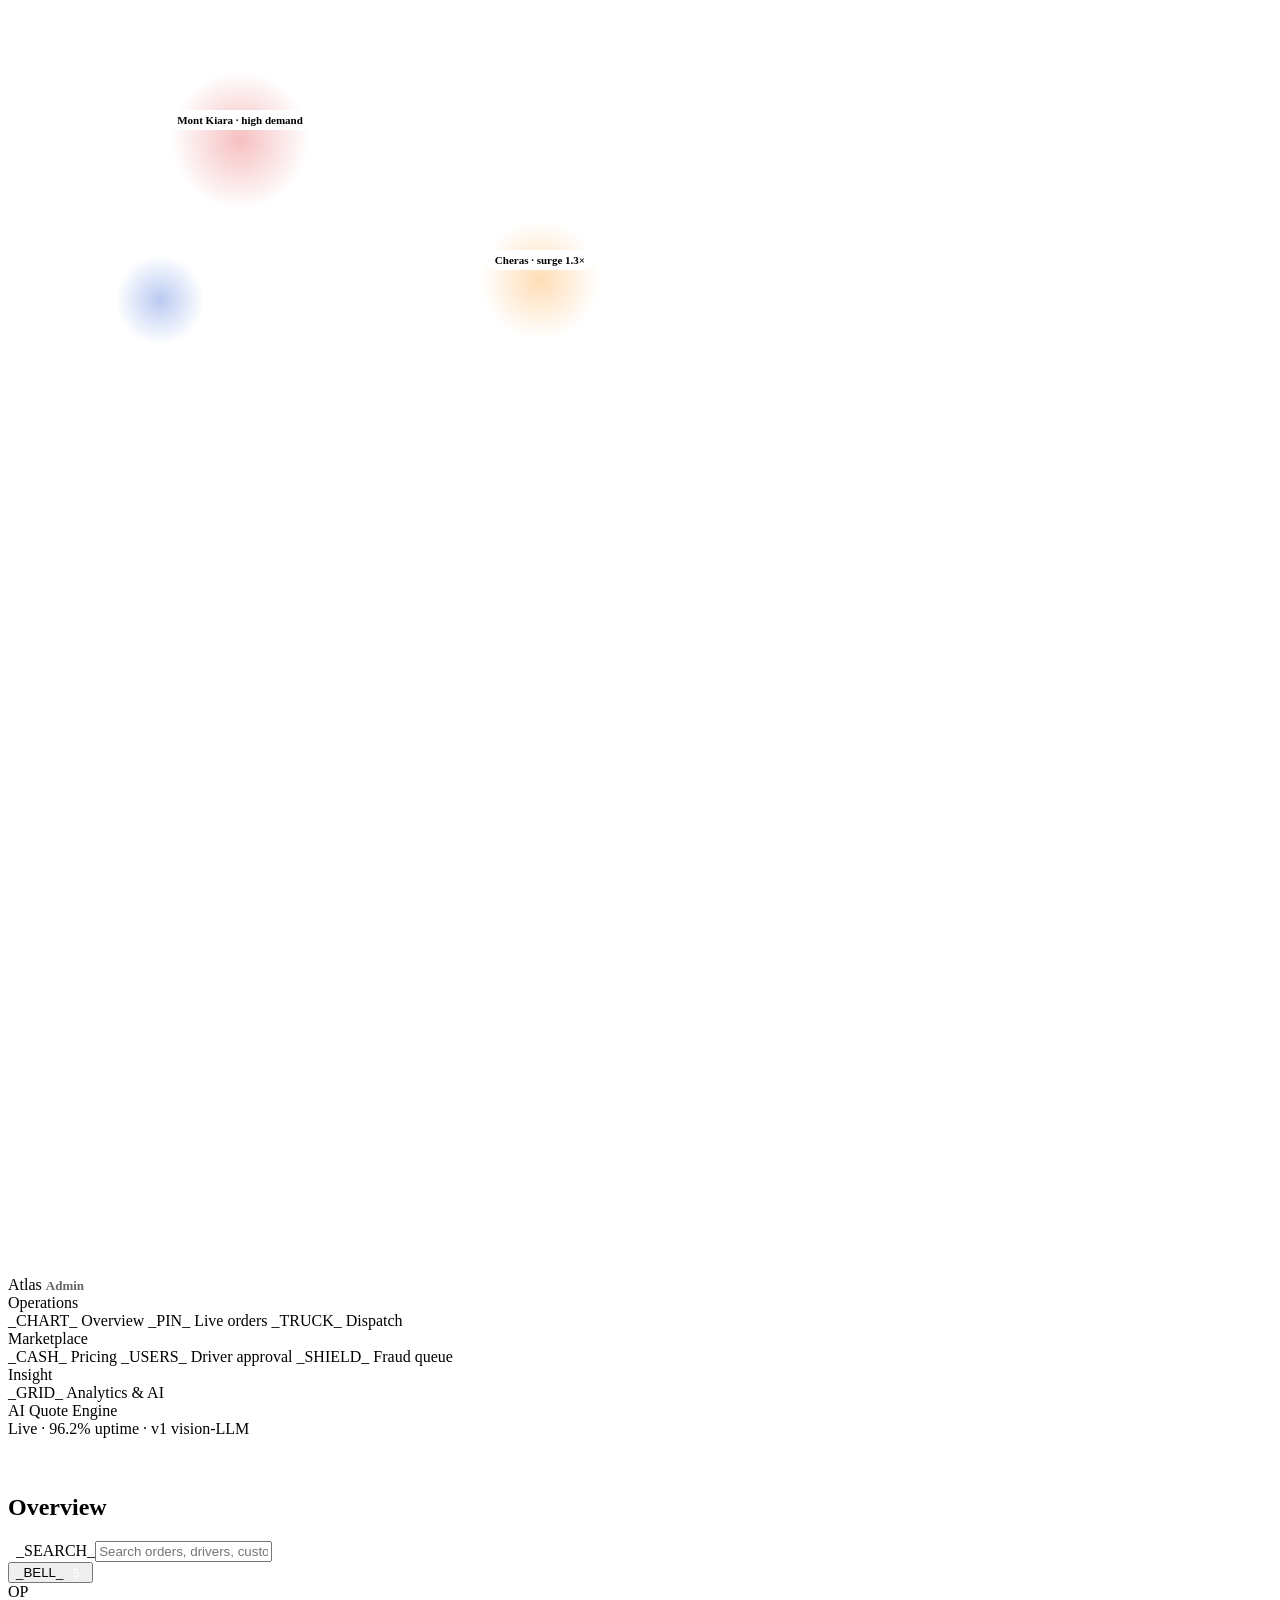
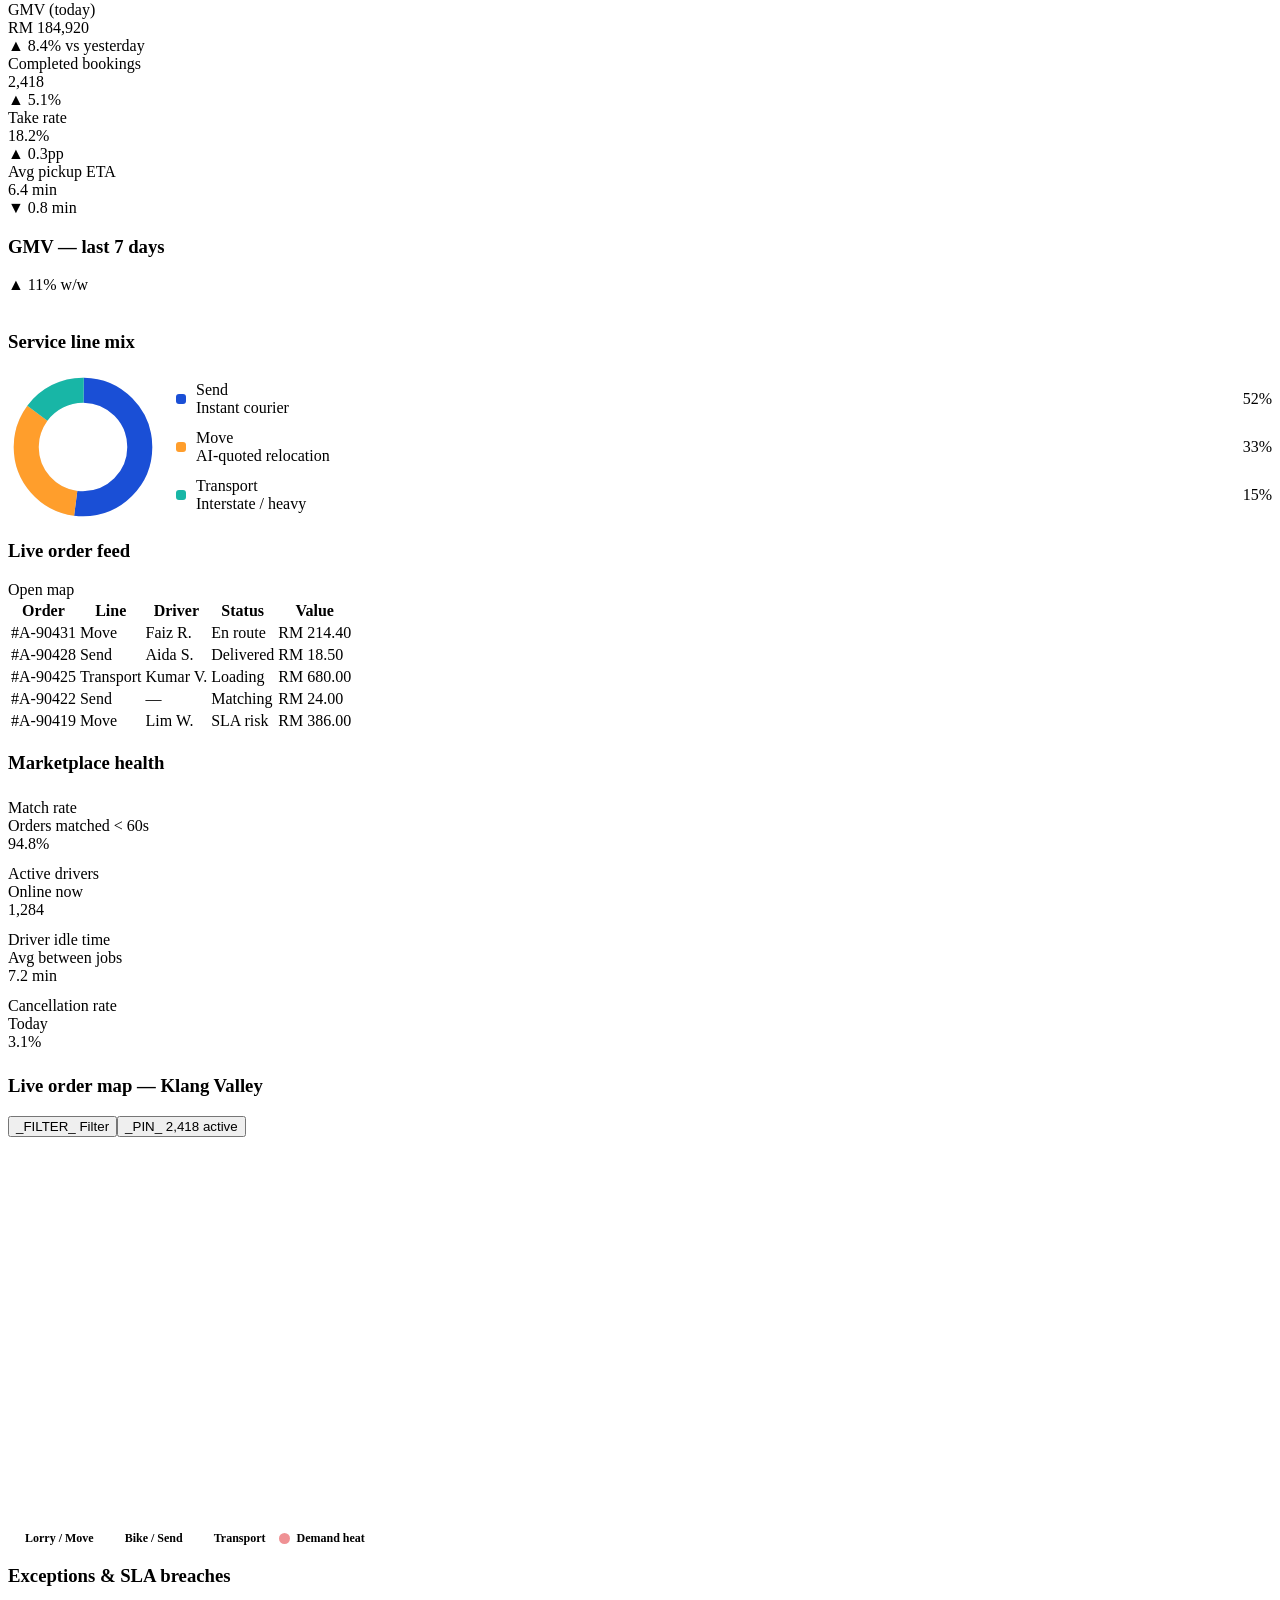
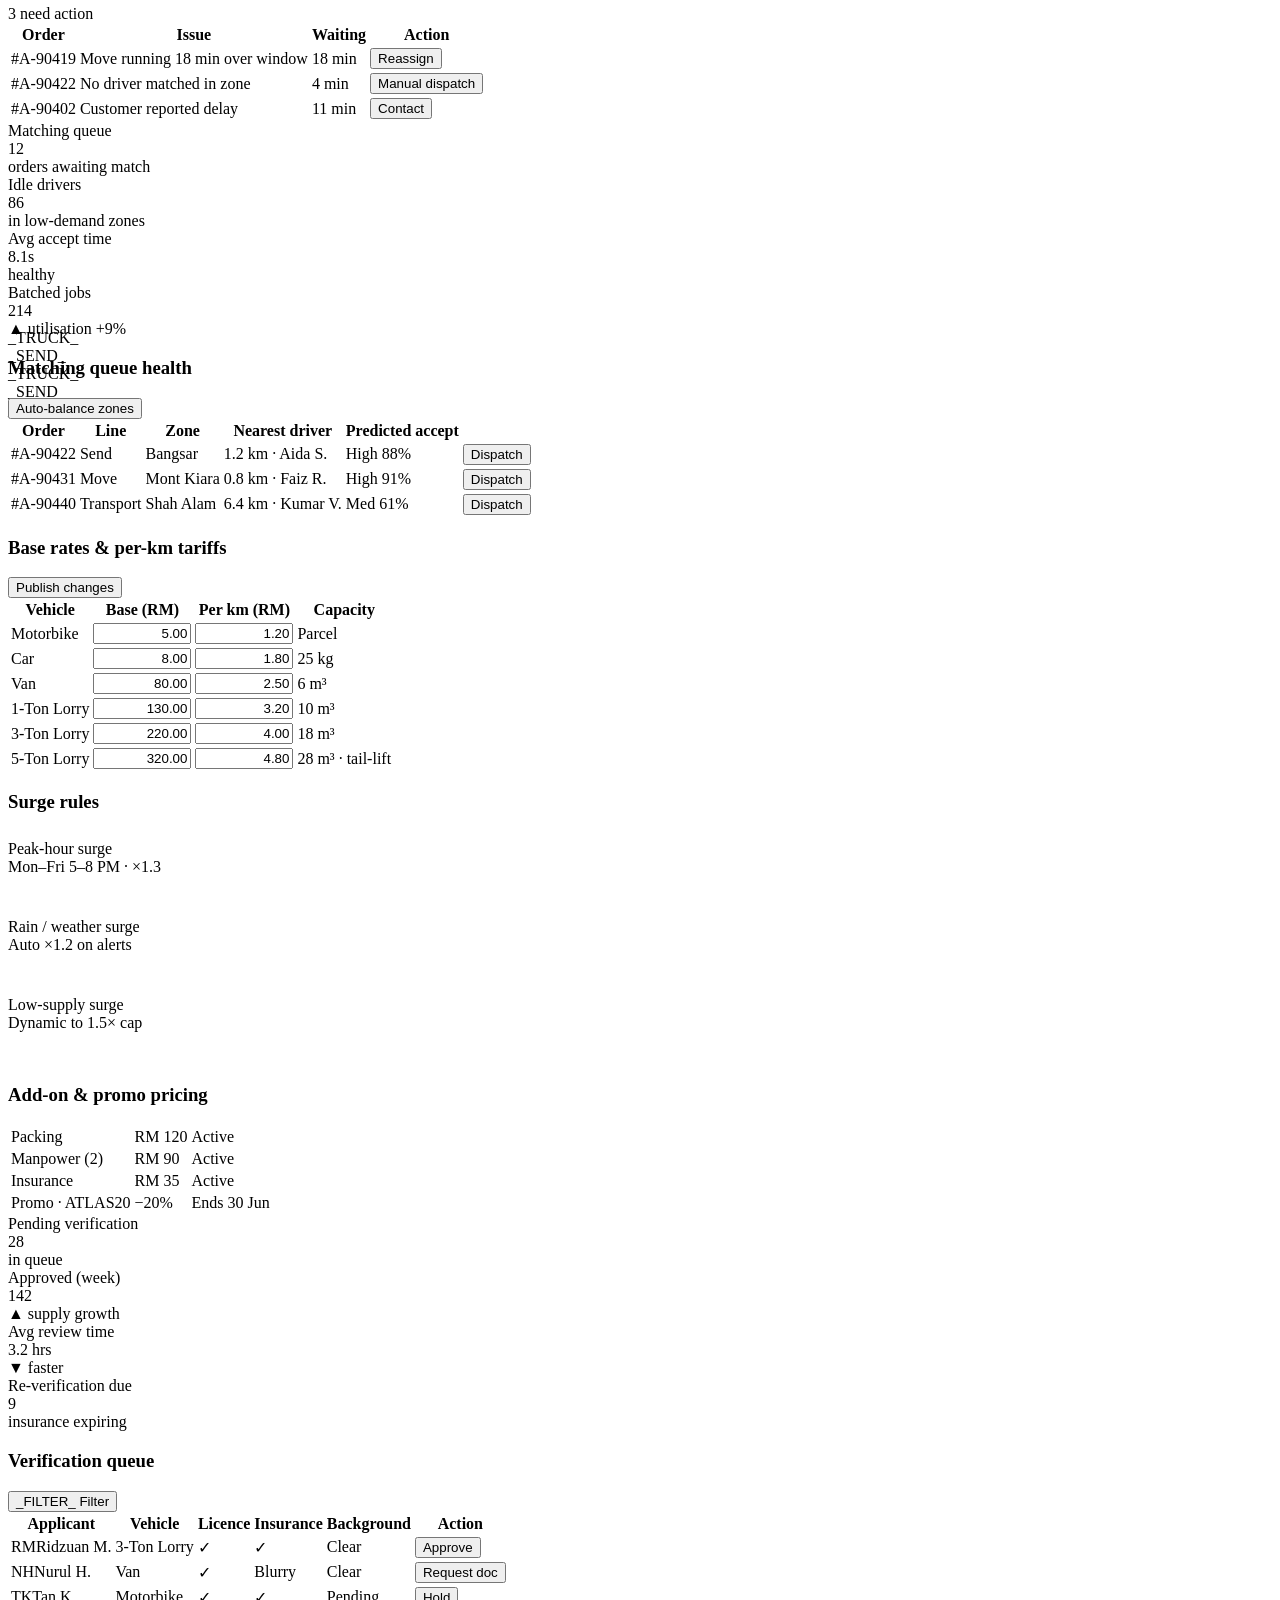
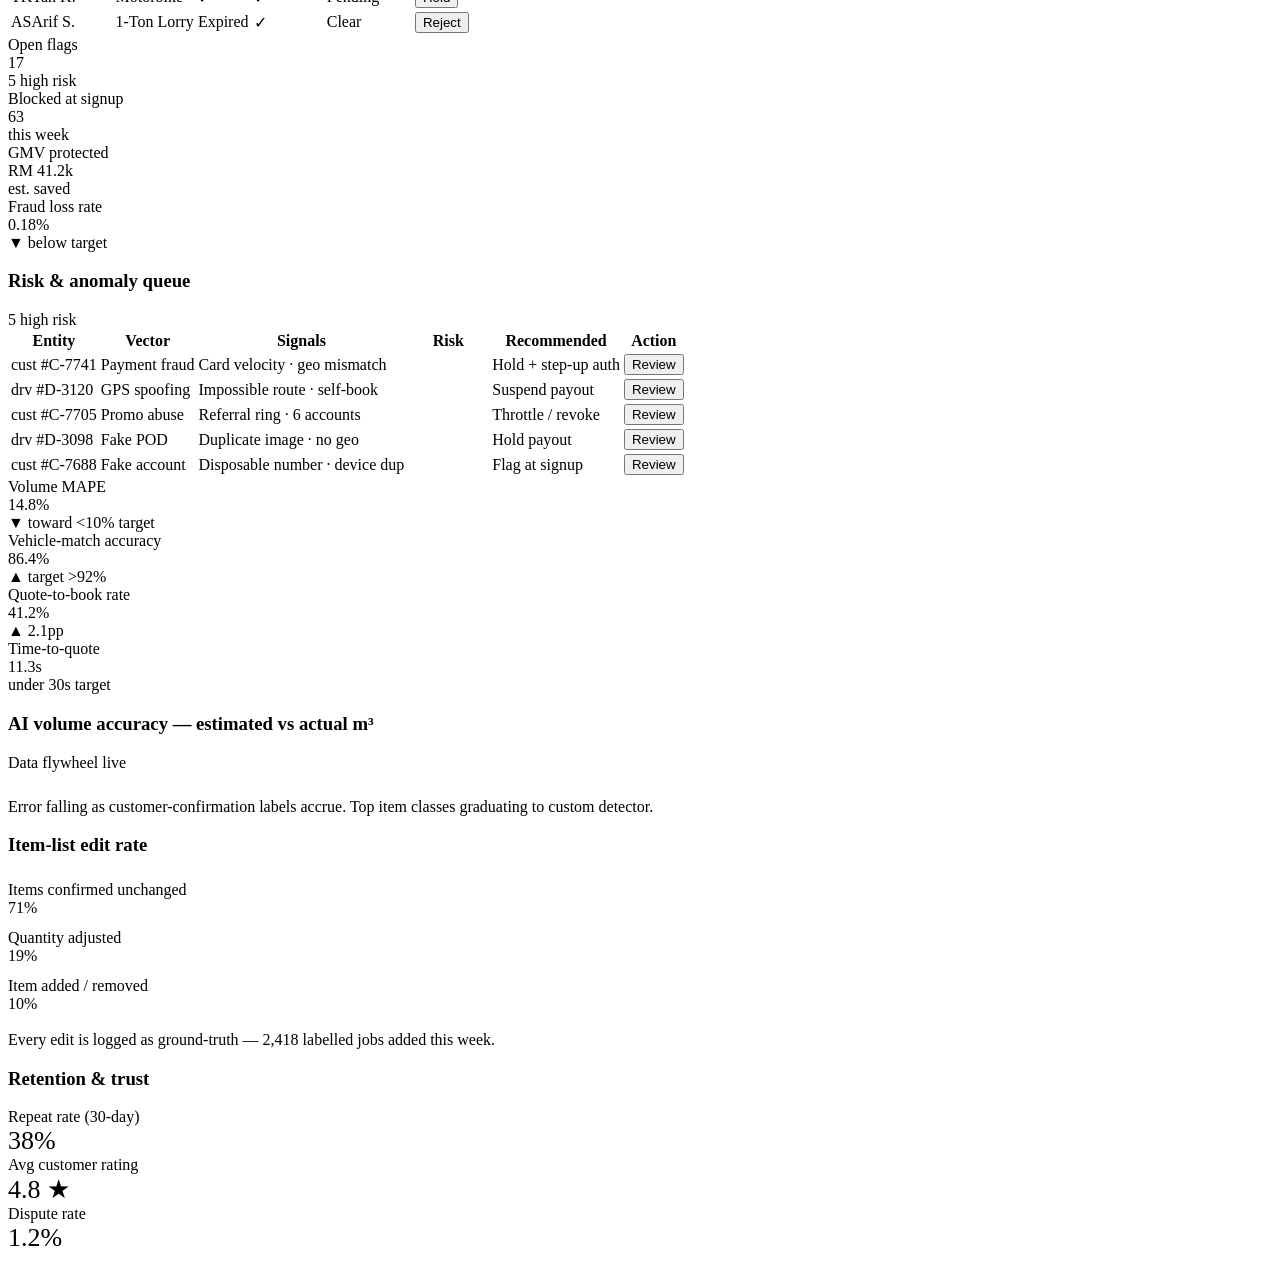
==== admin/index.html @ 639cc13c "Cache-bust CSS/JS so icon + layout fixes load" ====
<!DOCTYPE html>
<html lang="en">
<head>
<meta charset="UTF-8">
<meta name="viewport" content="width=device-width, initial-scale=1">
<title>Atlas — Admin Dashboard</title>
<link rel="preconnect" href="https://fonts.googleapis.com">
<link href="https://fonts.googleapis.com/css2?family=Inter:wght@400;500;600;700;800&display=swap" rel="stylesheet">
<link rel="stylesheet" href="../css/atlas.css?v=3">
<style>
  .opsmap{ height:380px; border-radius:14px; }
  .opsmap .label{ position:absolute; background:#fff; border:1px solid var(--line); border-radius:8px; padding:4px 8px; font-size:11px; font-weight:700; box-shadow:var(--shadow-sm); transform:translate(-50%,-150%); }
  .heat{ position:absolute; border-radius:50%; transform:translate(-50%,-50%); }
  .legend{ display:flex; gap:14px; flex-wrap:wrap; font-size:12px; font-weight:600; color:var(--ink-2); }
  .legend span{ display:inline-flex; align-items:center; gap:6px; } .legend i{ width:11px; height:11px; border-radius:50%; }
  .tariff-input{ width:90px; text-align:right; }
  .toggle-w{ width:46px; height:26px; border-radius:14px; background:var(--line); position:relative; cursor:pointer; transition:.2s; }
  .toggle-w.on{ background:var(--atlas-blue);} .toggle-w i{ position:absolute; top:3px; left:3px; width:20px; height:20px; border-radius:50%; background:#fff; transition:.2s;}
  .toggle-w.on i{ left:23px; }
  .risk-meter{ height:8px; border-radius:4px; background:var(--line); overflow:hidden; width:80px; }
  .risk-meter i{ display:block; height:100%; }
  .donut{ width:150px; height:150px; }
  .stat-mini{ display:flex; align-items:center; gap:10px; }
  .stat-mini .d{ width:10px; height:10px; border-radius:3px; }
</style>
</head>
<body>
<div class="dash">
  <!-- sidebar -->
  <aside class="side">
    <div class="atlas-logo"><span class="mark"><svg viewBox="0 0 24 24" fill="none" stroke="#fff" stroke-width="2.2" stroke-linecap="round" stroke-linejoin="round"><path d="M12 2l9 5v10l-9 5-9-5V7z"/><path d="M3 7l9 5 9-5M12 12v10"/></svg></span><span class="word">Atlas <span style="font-weight:600;font-size:13px;opacity:.6">Admin</span></span></div>
    <nav class="nav" id="nav">
      <div class="grp">Operations</div>
      <a class="active" data-p="overview" onclick="nav('overview',this)">_CHART_ Overview</a>
      <a data-p="orders" onclick="nav('orders',this)">_PIN_ Live orders</a>
      <a data-p="dispatch" onclick="nav('dispatch',this)">_TRUCK_ Dispatch</a>
      <div class="grp">Marketplace</div>
      <a data-p="pricing" onclick="nav('pricing',this)">_CASH_ Pricing</a>
      <a data-p="drivers" onclick="nav('drivers',this)">_USERS_ Driver approval</a>
      <a data-p="fraud" onclick="nav('fraud',this)">_SHIELD_ Fraud queue</a>
      <div class="grp">Insight</div>
      <a data-p="analytics" onclick="nav('analytics',this)">_GRID_ Analytics &amp; AI</a>
    </nav>
    <div class="badge-pro"><div class="t">AI Quote Engine</div><div class="s">Live · 96.2% uptime · v1 vision-LLM</div></div>
    <div style="margin-top:18px"><a href="../index.html" style="color:rgba(255,255,255,.6);font-size:13px;font-weight:600">← Back to launcher</a></div>
  </aside>

  <!-- main -->
  <main class="main">
    <div class="topbar">
      <h2 id="page-title">Overview</h2>
      <div class="field search" style="margin-left:8px"><span>_SEARCH_</span><input placeholder="Search orders, drivers, customers…"></div>
      <div class="spacer" style="flex:1"></div>
      <button class="btn-w">_BELL_ <span style="background:var(--danger);color:#fff;border-radius:8px;padding:0 6px;font-size:11px">5</span></button>
      <div class="av">OP</div>
    </div>
    <div class="content">

      <!-- ===== OVERVIEW ===== -->
      <section class="page active" id="p-overview">
        <div class="kpis">
          <div class="kpi"><div class="lab">GMV (today)</div><div class="val">RM 184,920</div><div class="delta up">▲ 8.4% vs yesterday</div></div>
          <div class="kpi"><div class="lab">Completed bookings</div><div class="val">2,418</div><div class="delta up">▲ 5.1%</div></div>
          <div class="kpi"><div class="lab">Take rate</div><div class="val">18.2%</div><div class="delta up">▲ 0.3pp</div></div>
          <div class="kpi"><div class="lab">Avg pickup ETA</div><div class="val">6.4 min</div><div class="delta down">▼ 0.8 min</div></div>
        </div>

        <div class="grid g-2" style="margin-top:16px">
          <div class="panel">
            <div class="ph"><h3>GMV — last 7 days</h3><span class="badge ok">▲ 11% w/w</span></div>
            <div class="pb"><div class="bar-chart" id="gmv-chart"></div><div style="height:18px"></div></div>
          </div>
          <div class="panel">
            <div class="ph"><h3>Service line mix</h3></div>
            <div class="pb" style="display:flex; gap:18px; align-items:center">
              <svg class="donut" viewBox="0 0 42 42">
                <circle cx="21" cy="21" r="15.9" fill="none" stroke="#E5E9F0" stroke-width="7"/>
                <circle cx="21" cy="21" r="15.9" fill="none" stroke="#1A4FD6" stroke-width="7" stroke-dasharray="52 48" stroke-dashoffset="25"/>
                <circle cx="21" cy="21" r="15.9" fill="none" stroke="#FF9E2C" stroke-width="7" stroke-dasharray="33 67" stroke-dashoffset="73"/>
                <circle cx="21" cy="21" r="15.9" fill="none" stroke="#18B6A6" stroke-width="7" stroke-dasharray="15 85" stroke-dashoffset="40"/>
              </svg>
              <div style="flex:1; display:flex; flex-direction:column; gap:12px">
                <div class="stat-mini"><span class="d" style="background:#1A4FD6"></span><div style="flex:1"><div class="b">Send</div><div class="tiny muted">Instant courier</div></div><div class="bb">52%</div></div>
                <div class="stat-mini"><span class="d" style="background:#FF9E2C"></span><div style="flex:1"><div class="b">Move</div><div class="tiny muted">AI-quoted relocation</div></div><div class="bb">33%</div></div>
                <div class="stat-mini"><span class="d" style="background:#18B6A6"></span><div style="flex:1"><div class="b">Transport</div><div class="tiny muted">Interstate / heavy</div></div><div class="bb">15%</div></div>
              </div>
            </div>
          </div>
        </div>

        <div class="grid g-2" style="margin-top:16px">
          <div class="panel">
            <div class="ph"><h3>Live order feed</h3><a class="btn-w" onclick="nav('orders',document.querySelector('[data-p=orders]'))">Open map</a></div>
            <table class="tbl">
              <thead><tr><th>Order</th><th>Line</th><th>Driver</th><th>Status</th><th>Value</th></tr></thead>
              <tbody>
                <tr><td class="b">#A-90431</td><td>Move</td><td>Faiz R.</td><td><span class="badge info">En route</span></td><td>RM 214.40</td></tr>
                <tr><td class="b">#A-90428</td><td>Send</td><td>Aida S.</td><td><span class="badge ok">Delivered</span></td><td>RM 18.50</td></tr>
                <tr><td class="b">#A-90425</td><td>Transport</td><td>Kumar V.</td><td><span class="badge info">Loading</span></td><td>RM 680.00</td></tr>
                <tr><td class="b">#A-90422</td><td>Send</td><td>—</td><td><span class="badge warn">Matching</span></td><td>RM 24.00</td></tr>
                <tr><td class="b">#A-90419</td><td>Move</td><td>Lim W.</td><td><span class="badge danger">SLA risk</span></td><td>RM 386.00</td></tr>
              </tbody>
            </table>
          </div>
          <div class="panel">
            <div class="ph"><h3>Marketplace health</h3></div>
            <div class="pb">
              <div class="between" style="padding:6px 0"><div><div class="b">Match rate</div><div class="tiny muted">Orders matched &lt; 60s</div></div><div class="bb" style="color:var(--ok)">94.8%</div></div>
              <div class="divider"></div>
              <div class="between" style="padding:6px 0"><div><div class="b">Active drivers</div><div class="tiny muted">Online now</div></div><div class="bb">1,284</div></div>
              <div class="divider"></div>
              <div class="between" style="padding:6px 0"><div><div class="b">Driver idle time</div><div class="tiny muted">Avg between jobs</div></div><div class="bb" style="color:var(--ok)">7.2 min</div></div>
              <div class="divider"></div>
              <div class="between" style="padding:6px 0"><div><div class="b">Cancellation rate</div><div class="tiny muted">Today</div></div><div class="bb">3.1%</div></div>
            </div>
          </div>
        </div>
      </section>

      <!-- ===== LIVE ORDERS ===== -->
      <section class="page" id="p-orders">
        <div class="panel">
          <div class="ph"><h3>Live order map — Klang Valley</h3>
            <div class="row"><button class="btn-w">_FILTER_ Filter</button><button class="btn-w primary">_PIN_ 2,418 active</button></div></div>
          <div class="pb">
            <div class="map opsmap" id="ops-map">
              <div class="road" style="left:0; top:130px; width:100%; height:16px"></div>
              <div class="road" style="left:0; top:270px; width:100%; height:16px"></div>
              <div class="road" style="left:220px; top:0; width:16px; height:100%"></div>
              <div class="road" style="left:520px; top:0; width:16px; height:100%"></div>
              <div class="heat" style="left:240px; top:140px; width:140px; height:140px; background:radial-gradient(rgba(229,72,77,.35),transparent 70%)"></div>
              <div class="heat" style="left:540px; top:280px; width:120px; height:120px; background:radial-gradient(rgba(255,158,44,.35),transparent 70%)"></div>
              <div class="heat" style="left:160px; top:300px; width:90px; height:90px; background:radial-gradient(rgba(26,79,214,.30),transparent 70%)"></div>
              <div class="veh" style="left:230px; top:138px">_TRUCK_</div>
              <div class="veh" style="left:300px; top:200px; background:var(--atlas-blue)">_SEND_</div>
              <div class="veh" style="left:520px; top:278px">_TRUCK_</div>
              <div class="veh" style="left:540px; top:140px; background:var(--atlas-blue)">_SEND_</div>
              <div class="veh" style="left:180px; top:320px; background:var(--atlas-teal)">_TRUCK_</div>
              <div class="label" style="left:240px; top:140px">Mont Kiara · high demand</div>
              <div class="label" style="left:540px; top:280px">Cheras · surge 1.3×</div>
            </div>
            <div class="legend" style="margin-top:14px">
              <span><i style="background:var(--atlas-navy)"></i> Lorry / Move</span>
              <span><i style="background:var(--atlas-blue)"></i> Bike / Send</span>
              <span><i style="background:var(--atlas-teal)"></i> Transport</span>
              <span><i style="background:rgba(229,72,77,.6)"></i> Demand heat</span>
            </div>
          </div>
        </div>
        <div class="panel" style="margin-top:16px">
          <div class="ph"><h3>Exceptions &amp; SLA breaches</h3><span class="badge danger">3 need action</span></div>
          <table class="tbl">
            <thead><tr><th>Order</th><th>Issue</th><th>Waiting</th><th>Action</th></tr></thead>
            <tbody>
              <tr><td class="b">#A-90419</td><td>Move running 18 min over window</td><td>18 min</td><td><button class="btn-w dark">Reassign</button></td></tr>
              <tr><td class="b">#A-90422</td><td>No driver matched in zone</td><td>4 min</td><td><button class="btn-w dark">Manual dispatch</button></td></tr>
              <tr><td class="b">#A-90402</td><td>Customer reported delay</td><td>11 min</td><td><button class="btn-w">Contact</button></td></tr>
            </tbody>
          </table>
        </div>
      </section>

      <!-- ===== DISPATCH ===== -->
      <section class="page" id="p-dispatch">
        <div class="kpis">
          <div class="kpi"><div class="lab">Matching queue</div><div class="val">12</div><div class="delta">orders awaiting match</div></div>
          <div class="kpi"><div class="lab">Idle drivers</div><div class="val">86</div><div class="delta">in low-demand zones</div></div>
          <div class="kpi"><div class="lab">Avg accept time</div><div class="val">8.1s</div><div class="delta up">healthy</div></div>
          <div class="kpi"><div class="lab">Batched jobs</div><div class="val">214</div><div class="delta up">▲ utilisation +9%</div></div>
        </div>
        <div class="panel" style="margin-top:16px">
          <div class="ph"><h3>Matching queue health</h3><button class="btn-w primary">Auto-balance zones</button></div>
          <table class="tbl">
            <thead><tr><th>Order</th><th>Line</th><th>Zone</th><th>Nearest driver</th><th>Predicted accept</th><th></th></tr></thead>
            <tbody>
              <tr><td class="b">#A-90422</td><td>Send</td><td>Bangsar</td><td>1.2 km · Aida S.</td><td><span class="badge ok">High 88%</span></td><td><button class="btn-w dark">Dispatch</button></td></tr>
              <tr><td class="b">#A-90431</td><td>Move</td><td>Mont Kiara</td><td>0.8 km · Faiz R.</td><td><span class="badge ok">High 91%</span></td><td><button class="btn-w dark">Dispatch</button></td></tr>
              <tr><td class="b">#A-90440</td><td>Transport</td><td>Shah Alam</td><td>6.4 km · Kumar V.</td><td><span class="badge warn">Med 61%</span></td><td><button class="btn-w dark">Dispatch</button></td></tr>
            </tbody>
          </table>
        </div>
      </section>

      <!-- ===== PRICING ===== -->
      <section class="page" id="p-pricing">
        <div class="grid g-2">
          <div class="panel">
            <div class="ph"><h3>Base rates &amp; per-km tariffs</h3><button class="btn-w primary" onclick="toast('Tariffs published to live')">Publish changes</button></div>
            <table class="tbl">
              <thead><tr><th>Vehicle</th><th>Base (RM)</th><th>Per km (RM)</th><th>Capacity</th></tr></thead>
              <tbody>
                <tr><td class="b">Motorbike</td><td><input class="field tariff-input" value="5.00"></td><td><input class="field tariff-input" value="1.20"></td><td>Parcel</td></tr>
                <tr><td class="b">Car</td><td><input class="field tariff-input" value="8.00"></td><td><input class="field tariff-input" value="1.80"></td><td>25 kg</td></tr>
                <tr><td class="b">Van</td><td><input class="field tariff-input" value="80.00"></td><td><input class="field tariff-input" value="2.50"></td><td>6 m³</td></tr>
                <tr><td class="b">1-Ton Lorry</td><td><input class="field tariff-input" value="130.00"></td><td><input class="field tariff-input" value="3.20"></td><td>10 m³</td></tr>
                <tr><td class="b">3-Ton Lorry</td><td><input class="field tariff-input" value="220.00"></td><td><input class="field tariff-input" value="4.00"></td><td>18 m³</td></tr>
                <tr><td class="b">5-Ton Lorry</td><td><input class="field tariff-input" value="320.00"></td><td><input class="field tariff-input" value="4.80"></td><td>28 m³ · tail-lift</td></tr>
              </tbody>
            </table>
          </div>
          <div>
            <div class="panel">
              <div class="ph"><h3>Surge rules</h3></div>
              <div class="pb">
                <div class="between" style="padding:8px 0"><div><div class="b">Peak-hour surge</div><div class="tiny muted">Mon–Fri 5–8 PM · ×1.3</div></div><div class="toggle-w on" onclick="this.classList.toggle('on')"><i></i></div></div>
                <div class="divider"></div>
                <div class="between" style="padding:8px 0"><div><div class="b">Rain / weather surge</div><div class="tiny muted">Auto ×1.2 on alerts</div></div><div class="toggle-w on" onclick="this.classList.toggle('on')"><i></i></div></div>
                <div class="divider"></div>
                <div class="between" style="padding:8px 0"><div><div class="b">Low-supply surge</div><div class="tiny muted">Dynamic to 1.5× cap</div></div><div class="toggle-w on" onclick="this.classList.toggle('on')"><i></i></div></div>
              </div>
            </div>
            <div class="panel" style="margin-top:16px">
              <div class="ph"><h3>Add-on &amp; promo pricing</h3></div>
              <table class="tbl">
                <tbody>
                  <tr><td class="b">Packing</td><td>RM 120</td><td><span class="badge ok">Active</span></td></tr>
                  <tr><td class="b">Manpower (2)</td><td>RM 90</td><td><span class="badge ok">Active</span></td></tr>
                  <tr><td class="b">Insurance</td><td>RM 35</td><td><span class="badge ok">Active</span></td></tr>
                  <tr><td class="b">Promo · ATLAS20</td><td>−20%</td><td><span class="badge warn">Ends 30 Jun</span></td></tr>
                </tbody>
              </table>
            </div>
          </div>
        </div>
      </section>

      <!-- ===== DRIVER APPROVAL ===== -->
      <section class="page" id="p-drivers">
        <div class="kpis">
          <div class="kpi"><div class="lab">Pending verification</div><div class="val">28</div><div class="delta">in queue</div></div>
          <div class="kpi"><div class="lab">Approved (week)</div><div class="val">142</div><div class="delta up">▲ supply growth</div></div>
          <div class="kpi"><div class="lab">Avg review time</div><div class="val">3.2 hrs</div><div class="delta up">▼ faster</div></div>
          <div class="kpi"><div class="lab">Re-verification due</div><div class="val">9</div><div class="delta down">insurance expiring</div></div>
        </div>
        <div class="panel" style="margin-top:16px">
          <div class="ph"><h3>Verification queue</h3><button class="btn-w">_FILTER_ Filter</button></div>
          <table class="tbl">
            <thead><tr><th>Applicant</th><th>Vehicle</th><th>Licence</th><th>Insurance</th><th>Background</th><th>Action</th></tr></thead>
            <tbody>
              <tr><td><div class="row"><span class="avatar-s">RM</span><span class="b">Ridzuan M.</span></div></td><td>3-Ton Lorry</td><td><span class="badge ok">✓</span></td><td><span class="badge ok">✓</span></td><td><span class="badge ok">Clear</span></td><td><button class="btn-w primary">Approve</button></td></tr>
              <tr><td><div class="row"><span class="avatar-s">NH</span><span class="b">Nurul H.</span></div></td><td>Van</td><td><span class="badge ok">✓</span></td><td><span class="badge warn">Blurry</span></td><td><span class="badge ok">Clear</span></td><td><button class="btn-w">Request doc</button></td></tr>
              <tr><td><div class="row"><span class="avatar-s">TK</span><span class="b">Tan K.</span></div></td><td>Motorbike</td><td><span class="badge ok">✓</span></td><td><span class="badge ok">✓</span></td><td><span class="badge warn">Pending</span></td><td><button class="btn-w">Hold</button></td></tr>
              <tr><td><div class="row"><span class="avatar-s">AS</span><span class="b">Arif S.</span></div></td><td>1-Ton Lorry</td><td><span class="badge danger">Expired</span></td><td><span class="badge ok">✓</span></td><td><span class="badge ok">Clear</span></td><td><button class="btn-w">Reject</button></td></tr>
            </tbody>
          </table>
        </div>
      </section>

      <!-- ===== FRAUD ===== -->
      <section class="page" id="p-fraud">
        <div class="kpis">
          <div class="kpi"><div class="lab">Open flags</div><div class="val">17</div><div class="delta down">5 high risk</div></div>
          <div class="kpi"><div class="lab">Blocked at signup</div><div class="val">63</div><div class="delta">this week</div></div>
          <div class="kpi"><div class="lab">GMV protected</div><div class="val">RM 41.2k</div><div class="delta up">est. saved</div></div>
          <div class="kpi"><div class="lab">Fraud loss rate</div><div class="val">0.18%</div><div class="delta up">▼ below target</div></div>
        </div>
        <div class="panel" style="margin-top:16px">
          <div class="ph"><h3>Risk &amp; anomaly queue</h3><span class="badge danger">5 high risk</span></div>
          <table class="tbl">
            <thead><tr><th>Entity</th><th>Vector</th><th>Signals</th><th>Risk</th><th>Recommended</th><th>Action</th></tr></thead>
            <tbody>
              <tr><td class="b">cust #C-7741</td><td>Payment fraud</td><td>Card velocity · geo mismatch</td><td><div class="risk-meter"><i style="width:88%;background:var(--danger)"></i></div></td><td>Hold + step-up auth</td><td><button class="btn-w dark">Review</button></td></tr>
              <tr><td class="b">drv #D-3120</td><td>GPS spoofing</td><td>Impossible route · self-book</td><td><div class="risk-meter"><i style="width:82%;background:var(--danger)"></i></div></td><td>Suspend payout</td><td><button class="btn-w dark">Review</button></td></tr>
              <tr><td class="b">cust #C-7705</td><td>Promo abuse</td><td>Referral ring · 6 accounts</td><td><div class="risk-meter"><i style="width:64%;background:var(--warn)"></i></div></td><td>Throttle / revoke</td><td><button class="btn-w">Review</button></td></tr>
              <tr><td class="b">drv #D-3098</td><td>Fake POD</td><td>Duplicate image · no geo</td><td><div class="risk-meter"><i style="width:71%;background:var(--warn)"></i></div></td><td>Hold payout</td><td><button class="btn-w">Review</button></td></tr>
              <tr><td class="b">cust #C-7688</td><td>Fake account</td><td>Disposable number · device dup</td><td><div class="risk-meter"><i style="width:55%;background:var(--warn)"></i></div></td><td>Flag at signup</td><td><button class="btn-w">Review</button></td></tr>
            </tbody>
          </table>
        </div>
      </section>

      <!-- ===== ANALYTICS & AI ===== -->
      <section class="page" id="p-analytics">
        <div class="kpis">
          <div class="kpi"><div class="lab">Volume MAPE</div><div class="val">14.8%</div><div class="delta up">▼ toward &lt;10% target</div></div>
          <div class="kpi"><div class="lab">Vehicle-match accuracy</div><div class="val">86.4%</div><div class="delta up">▲ target &gt;92%</div></div>
          <div class="kpi"><div class="lab">Quote-to-book rate</div><div class="val">41.2%</div><div class="delta up">▲ 2.1pp</div></div>
          <div class="kpi"><div class="lab">Time-to-quote</div><div class="val">11.3s</div><div class="delta up">under 30s target</div></div>
        </div>
        <div class="grid g-2" style="margin-top:16px">
          <div class="panel">
            <div class="ph"><h3>AI volume accuracy — estimated vs actual m³</h3><span class="badge info">Data flywheel live</span></div>
            <div class="pb"><div class="bar-chart" id="mape-chart"></div><div style="height:18px"></div>
              <div class="tiny muted" style="margin-top:8px">Error falling as customer-confirmation labels accrue. Top item classes graduating to custom detector.</div></div>
          </div>
          <div class="panel">
            <div class="ph"><h3>Item-list edit rate</h3></div>
            <div class="pb">
              <div class="between" style="padding:6px 0"><div class="b small">Items confirmed unchanged</div><div class="bb" style="color:var(--ok)">71%</div></div>
              <div class="progress"><i style="width:71%"></i></div>
              <div class="divider"></div>
              <div class="between" style="padding:6px 0"><div class="b small">Quantity adjusted</div><div class="bb">19%</div></div>
              <div class="progress"><i style="width:19%; background:var(--atlas-amber)"></i></div>
              <div class="divider"></div>
              <div class="between" style="padding:6px 0"><div class="b small">Item added / removed</div><div class="bb">10%</div></div>
              <div class="progress"><i style="width:10%; background:var(--atlas-violet)"></i></div>
              <div class="tiny muted" style="margin-top:12px">Every edit is logged as ground-truth — 2,418 labelled jobs added this week.</div>
            </div>
          </div>
        </div>
        <div class="panel" style="margin-top:16px">
          <div class="ph"><h3>Retention &amp; trust</h3></div>
          <div class="pb grid g-3">
            <div><div class="lab muted small">Repeat rate (30-day)</div><div class="val bb" style="font-size:26px">38%</div></div>
            <div><div class="lab muted small">Avg customer rating</div><div class="val bb" style="font-size:26px">4.8 ★</div></div>
            <div><div class="lab muted small">Dispute rate</div><div class="val bb" style="font-size:26px">1.2%</div></div>
          </div>
        </div>
      </section>

    </div>
  </main>
</div>

<script src="../js/atlas.js?v=3"></script>
<script>
  const TOKENS={ _CHART_:'chart',_PIN_:'pin',_TRUCK_:'truck',_CASH_:'cash',_USERS_:'users',_SHIELD_:'shield',_GRID_:'grid',
    _SEARCH_:'search',_BELL_:'bell',_FILTER_:'filter',_SEND_:'send' };
  let html=document.body.innerHTML;
  for(const [k,n] of Object.entries(TOKENS)){ html=html.split(k).join(icon(n)); }
  document.body.innerHTML=html;

  const TITLES={overview:'Overview',orders:'Live orders',dispatch:'Dispatch',pricing:'Pricing',drivers:'Driver approval',fraud:'Fraud queue',analytics:'Analytics & AI'};
  function nav(p,el){
    document.querySelectorAll('.page').forEach(x=>x.classList.remove('active'));
    document.getElementById('p-'+p).classList.add('active');
    document.querySelectorAll('.side .nav a').forEach(a=>a.classList.remove('active'));
    (el||document.querySelector('[data-p='+p+']')).classList.add('active');
    document.getElementById('page-title').textContent=TITLES[p];
    window.scrollTo(0,0);
  }
  // charts
  function bars(id,data,labels){
    const max=Math.max(...data);
    document.getElementById(id).innerHTML=data.map((v,i)=>`<div class="bar" style="height:${Math.round(v/max*100)}%"><span>${v}</span><small>${labels[i]}</small></div>`).join('');
  }
  bars('gmv-chart',[142,158,149,171,165,189,184],['M','T','W','T','F','S','S']);
  bars('mape-chart',[28,24,21,19,17,15],['Wk1','Wk2','Wk3','Wk4','Wk5','Now']);
</script>
</body>
</html>
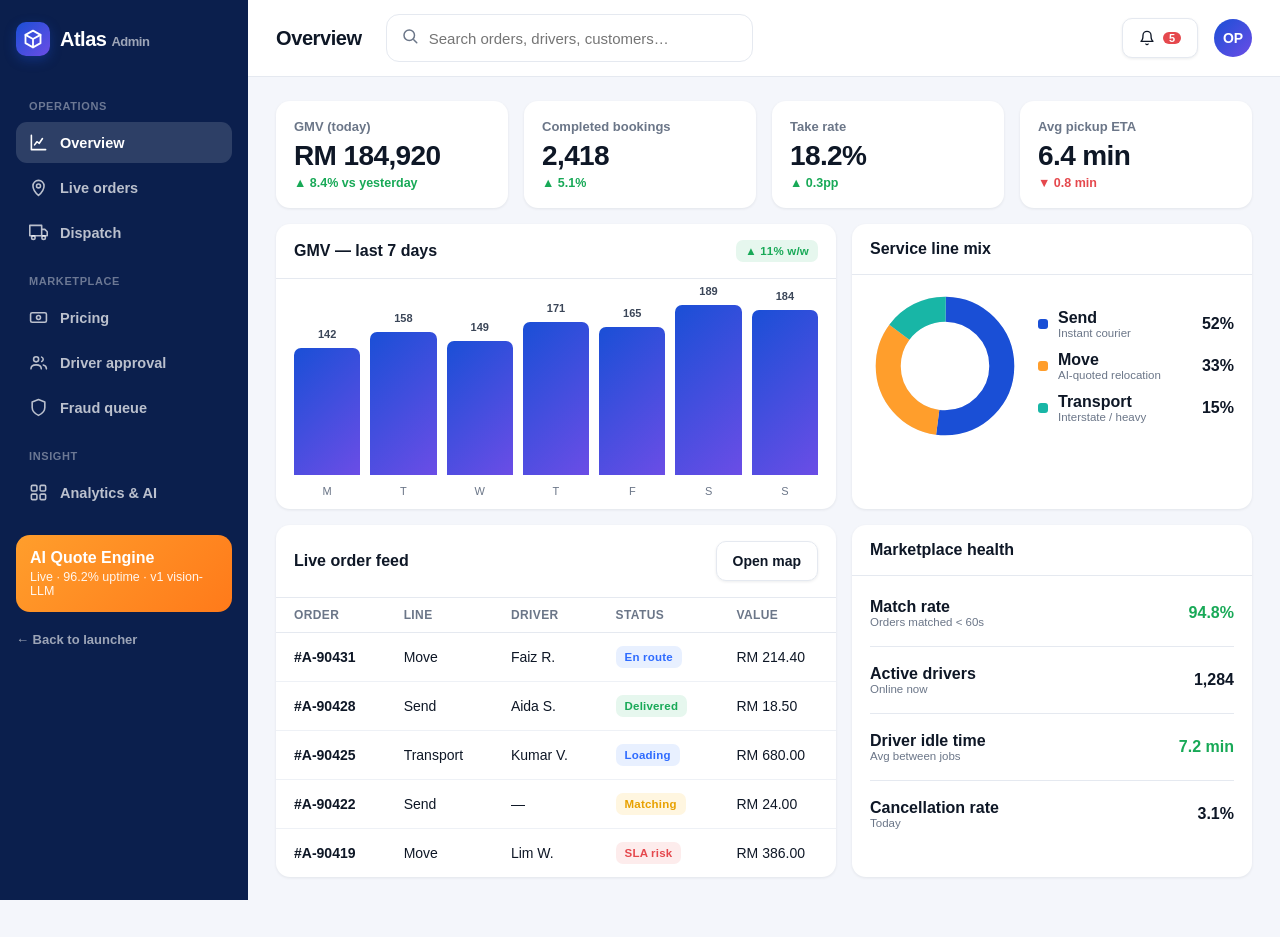
==== commit db0d689f: "Atlas prototype — Phase 1 (Customer, Driver, Admin, Business surfaces)" ====
--- a/admin/index.html
+++ b/admin/index.html
@@ -6,7 +6,7 @@
 <title>Atlas — Admin Dashboard</title>
 <link rel="preconnect" href="https://fonts.googleapis.com">
 <link href="https://fonts.googleapis.com/css2?family=Inter:wght@400;500;600;700;800&display=swap" rel="stylesheet">
-<link rel="stylesheet" href="../css/atlas.css?v=3">
+<link rel="stylesheet" href="../css/atlas.css">
 <style>
   .opsmap{ height:380px; border-radius:14px; }
   .opsmap .label{ position:absolute; background:#fff; border:1px solid var(--line); border-radius:8px; padding:4px 8px; font-size:11px; font-weight:700; box-shadow:var(--shadow-sm); transform:translate(-50%,-150%); }
@@ -312,7 +312,7 @@
   </main>
 </div>
 
-<script src="../js/atlas.js?v=3"></script>
+<script src="../js/atlas.js"></script>
 <script>
   const TOKENS={ _CHART_:'chart',_PIN_:'pin',_TRUCK_:'truck',_CASH_:'cash',_USERS_:'users',_SHIELD_:'shield',_GRID_:'grid',
     _SEARCH_:'search',_BELL_:'bell',_FILTER_:'filter',_SEND_:'send' };
--- a/css/atlas.css
+++ b/css/atlas.css
@@ -0,0 +1,317 @@
+/* =====================================================================
+   ATLAS — Shared Design System
+   On-Demand Logistics & Moving Super-App  ·  Prototype
+   ===================================================================== */
+
+:root {
+  /* Brand */
+  --atlas-navy:      #0B1F4D;
+  --atlas-navy-2:    #12306E;
+  --atlas-blue:      #1A4FD6;
+  --atlas-blue-2:    #2E6BFF;
+  --atlas-violet:    #6B4DE6;
+  --atlas-amber:     #FF9E2C;
+  --atlas-amber-2:   #FF7A1A;
+  --atlas-teal:      #18B6A6;
+
+  --grad-brand: linear-gradient(135deg, #1A4FD6 0%, #6B4DE6 100%);
+  --grad-navy:  linear-gradient(160deg, #0B1F4D 0%, #12306E 100%);
+  --grad-cta:   linear-gradient(135deg, #FF9E2C 0%, #FF7A1A 100%);
+
+  /* Semantic */
+  --ok:      #18A957;
+  --ok-bg:   #E6F7EE;
+  --warn:    #E8A100;
+  --warn-bg: #FFF6E0;
+  --danger:  #E5484D;
+  --danger-bg:#FDECEC;
+  --info:    #2E6BFF;
+
+  /* Neutral */
+  --ink:     #0E1726;
+  --ink-2:   #3B4658;
+  --ink-3:   #6B7688;
+  --line:    #E5E9F0;
+  --line-2:  #EEF1F6;
+  --bg:      #F4F6FB;
+  --surface: #FFFFFF;
+  --surface-2:#F8FAFD;
+
+  /* Radii / shadow */
+  --r-sm: 8px;
+  --r:    14px;
+  --r-lg: 20px;
+  --r-xl: 28px;
+  --shadow-sm: 0 1px 3px rgba(14,23,38,.08);
+  --shadow:    0 6px 20px rgba(14,23,38,.10);
+  --shadow-lg: 0 18px 50px rgba(14,23,38,.18);
+
+  --font: "Inter", -apple-system, BlinkMacSystemFont, "Segoe UI", Roboto, Helvetica, Arial, sans-serif;
+}
+
+* { box-sizing: border-box; margin: 0; padding: 0; -webkit-tap-highlight-color: transparent; }
+html, body { height: 100%; }
+body {
+  font-family: var(--font);
+  color: var(--ink);
+  background: var(--bg);
+  -webkit-font-smoothing: antialiased;
+  text-rendering: optimizeLegibility;
+}
+img { max-width: 100%; display: block; }
+button { font-family: inherit; cursor: pointer; border: none; background: none; color: inherit; }
+a { color: inherit; text-decoration: none; }
+input, select, textarea { font-family: inherit; font-size: 15px; }
+
+/* ---------- Brand mark ---------- */
+.atlas-logo { display: inline-flex; align-items: center; gap: 10px; font-weight: 800; letter-spacing: -.5px; }
+.atlas-logo .mark {
+  width: 34px; height: 34px; border-radius: 10px; background: var(--grad-brand);
+  display: grid; place-items: center; box-shadow: 0 4px 12px rgba(26,79,214,.35);
+}
+.atlas-logo .mark svg { width: 20px; height: 20px; }
+.atlas-logo .word { font-size: 20px; }
+.atlas-logo .word b { color: #fff; }
+
+/* ---------- Phone frame (mobile surfaces) ---------- */
+.device-stage {
+  min-height: 100vh; display: grid; place-items: center; padding: 24px 16px;
+  background:
+    radial-gradient(1200px 500px at 50% -10%, rgba(46,107,255,.18), transparent 60%),
+    var(--grad-navy);
+}
+.phone {
+  width: 390px; max-width: 100%; height: 844px; max-height: calc(100vh - 48px);
+  background: #000; border-radius: 46px; padding: 12px;
+  box-shadow: var(--shadow-lg), 0 0 0 2px rgba(255,255,255,.06) inset;
+  position: relative;
+}
+.phone .screen {
+  position: relative; width: 100%; height: 100%; background: var(--bg);
+  border-radius: 36px; overflow: hidden; display: flex; flex-direction: column;
+}
+.phone .notch {
+  position: absolute; top: 12px; left: 50%; transform: translateX(-50%);
+  width: 132px; height: 30px; background: #000; border-radius: 0 0 18px 18px; z-index: 60;
+}
+.statusbar {
+  height: 44px; flex: 0 0 44px; display: flex; align-items: center; justify-content: space-between;
+  padding: 0 22px; font-size: 13px; font-weight: 700; color: var(--ink); z-index: 50;
+}
+.statusbar.on-dark { color: #fff; }
+.statusbar .sb-right { display: flex; gap: 6px; align-items: center; }
+.statusbar .sb-right svg { width: 16px; height: 16px; }
+
+/* App viewport that holds screens */
+.app { position: relative; flex: 1; overflow: hidden; }
+.view { position: absolute; inset: 0; display: flex; flex-direction: column;
+  overflow-y: auto; -webkit-overflow-scrolling: touch; opacity: 0; pointer-events: none;
+  transform: translateX(16px); transition: opacity .28s ease, transform .28s ease; background: var(--bg); }
+.view.active { opacity: 1; pointer-events: auto; transform: none; z-index: 2; }
+.view::-webkit-scrollbar { width: 0; }
+
+/* ---------- App header ---------- */
+.appbar { display: flex; align-items: center; gap: 12px; padding: 8px 18px 10px; }
+.appbar .back { width: 38px; height: 38px; border-radius: 12px; background: var(--surface);
+  display: grid; place-items: center; box-shadow: var(--shadow-sm); }
+.appbar .back svg { width: 18px; height: 18px; }
+.appbar h1 { font-size: 18px; font-weight: 800; letter-spacing: -.3px; }
+.appbar .spacer { flex: 1; }
+
+/* ---------- Buttons ---------- */
+.btn { display: inline-flex; align-items: center; justify-content: center; gap: 8px;
+  height: 52px; padding: 0 20px; border-radius: 14px; font-weight: 700; font-size: 16px;
+  background: var(--surface); color: var(--ink); box-shadow: var(--shadow-sm); transition: transform .08s ease, filter .15s; }
+.btn:active { transform: scale(.98); }
+.btn-primary { background: var(--grad-brand); color: #fff; box-shadow: 0 8px 20px rgba(26,79,214,.32); }
+.btn-cta { background: var(--grad-cta); color: #fff; box-shadow: 0 8px 20px rgba(255,122,26,.32); }
+.btn-dark { background: var(--atlas-navy); color: #fff; }
+.btn-ghost { background: transparent; box-shadow: none; color: var(--atlas-blue); }
+.btn-block { width: 100%; }
+.btn-lg { height: 56px; font-size: 17px; }
+.btn-sm { height: 40px; font-size: 14px; padding: 0 14px; border-radius: 11px; }
+.btn[disabled] { opacity: .45; pointer-events: none; }
+
+/* Sticky bottom action bar */
+.action-bar { margin-top: auto; position: sticky; bottom: 0; padding: 14px 18px calc(14px + env(safe-area-inset-bottom));
+  background: linear-gradient(180deg, rgba(244,246,251,0), var(--bg) 28%); }
+
+/* ---------- Cards & lists ---------- */
+.card { background: var(--surface); border-radius: var(--r); box-shadow: var(--shadow-sm); }
+.card-pad { padding: 16px; }
+.section { padding: 4px 18px 18px; }
+.section-title { font-size: 13px; font-weight: 800; text-transform: uppercase; letter-spacing: .6px;
+  color: var(--ink-3); margin: 14px 2px 10px; }
+
+.list-row { display: flex; align-items: center; gap: 12px; padding: 14px 16px; background: var(--surface);
+  border-bottom: 1px solid var(--line-2); }
+.list-row:last-child { border-bottom: none; }
+.list-row .ic { width: 42px; height: 42px; border-radius: 12px; display: grid; place-items: center; flex: 0 0 42px; }
+.list-row .grow { flex: 1; min-width: 0; }
+.list-row .grow .t { font-weight: 700; font-size: 15px; }
+.list-row .grow .s { font-size: 13px; color: var(--ink-3); margin-top: 2px; }
+.chev { width: 18px; height: 18px; color: var(--ink-3); flex: 0 0 18px; }
+
+/* Pills / chips / badges */
+.pill { display: inline-flex; align-items: center; gap: 6px; height: 30px; padding: 0 12px;
+  border-radius: 999px; font-size: 13px; font-weight: 700; background: var(--surface-2); color: var(--ink-2); border: 1px solid var(--line); }
+.pill.active { background: var(--atlas-blue); color: #fff; border-color: transparent; }
+.badge { display: inline-flex; align-items: center; gap: 5px; height: 22px; padding: 0 9px; border-radius: 7px;
+  font-size: 11.5px; font-weight: 800; letter-spacing: .2px; }
+.badge.ok { background: var(--ok-bg); color: var(--ok); }
+.badge.warn { background: var(--warn-bg); color: var(--warn); }
+.badge.danger { background: var(--danger-bg); color: var(--danger); }
+.badge.info { background: #E8F0FF; color: var(--info); }
+.badge.violet{ background:#EFEAFE; color: var(--atlas-violet); }
+
+/* Inputs */
+.field { background: var(--surface); border: 1.5px solid var(--line); border-radius: 13px; padding: 12px 14px;
+  display: flex; align-items: center; gap: 10px; }
+.field:focus-within { border-color: var(--atlas-blue); }
+.field svg { width: 18px; height: 18px; color: var(--ink-3); flex: 0 0 18px; }
+.field input, .field select, .field textarea { border: none; outline: none; width: 100%; background: transparent; color: var(--ink); }
+.field .lbl { font-size: 11px; color: var(--ink-3); font-weight: 700; text-transform: uppercase; letter-spacing: .4px; }
+.field-col { flex-direction: column; align-items: stretch; gap: 4px; }
+
+/* Bottom nav (mobile) */
+.tabbar { flex: 0 0 auto; display: flex; background: var(--surface); border-top: 1px solid var(--line);
+  padding: 8px 8px calc(8px + env(safe-area-inset-bottom)); }
+.tabbar button { flex: 1; display: flex; flex-direction: column; align-items: center; gap: 4px;
+  font-size: 11px; font-weight: 700; color: var(--ink-3); padding: 4px 0; }
+.tabbar button svg { width: 23px; height: 23px; }
+.tabbar button.active { color: var(--atlas-blue); }
+
+/* Map sim */
+.map { position: relative; background:
+    linear-gradient(0deg, rgba(11,31,77,.04), rgba(11,31,77,.04)),
+    repeating-linear-gradient(0deg, #E9EEF7 0 1px, transparent 1px 26px),
+    repeating-linear-gradient(90deg, #E9EEF7 0 1px, transparent 1px 26px),
+    #F1F5FC; overflow: hidden; }
+.map .road { position: absolute; background: #fff; box-shadow: 0 0 0 1px #E2E8F2; }
+.map .route { position: absolute; height: 5px; border-radius: 3px; background: var(--atlas-blue); }
+.map .pin { position: absolute; transform: translate(-50%,-100%); }
+.map .pin .dot { width: 16px; height: 16px; border-radius: 50%; border: 3px solid #fff; box-shadow: var(--shadow); }
+.map .veh { position: absolute; width: 34px; height: 34px; border-radius: 50%; background: var(--atlas-navy);
+  display: grid; place-items: center; transform: translate(-50%,-50%); box-shadow: var(--shadow); border: 2px solid #fff; }
+.map .veh svg { width: 18px; height: 18px; color: #fff; }
+
+/* Misc helpers */
+.row { display: flex; align-items: center; gap: 10px; }
+.between { display: flex; align-items: center; justify-content: space-between; gap: 10px; }
+.wrap { flex-wrap: wrap; }
+.muted { color: var(--ink-3); }
+.small { font-size: 13px; }
+.tiny { font-size: 11.5px; }
+.b { font-weight: 700; }
+.bb { font-weight: 800; }
+.center { text-align: center; }
+.price { font-weight: 800; letter-spacing: -.5px; }
+.divider { height: 1px; background: var(--line); margin: 12px 0; }
+.spacer-12 { height: 12px; } .spacer-20 { height: 20px; } .spacer-40 { height: 40px; }
+.scroll-pad { padding-bottom: 24px; }
+.grad-text { background: var(--grad-brand); -webkit-background-clip: text; background-clip: text; color: transparent; }
+
+/* Toast */
+.toast { position: absolute; left: 50%; bottom: 96px; transform: translateX(-50%) translateY(20px);
+  background: var(--ink); color: #fff; padding: 12px 18px; border-radius: 12px; font-size: 14px; font-weight: 600;
+  box-shadow: var(--shadow-lg); opacity: 0; transition: .25s; z-index: 200; max-width: 86%; text-align: center; }
+.toast.show { opacity: 1; transform: translateX(-50%) translateY(0); }
+
+/* Sheet (bottom modal) */
+.sheet-scrim { position: absolute; inset: 0; background: rgba(8,15,30,.45); opacity: 0; pointer-events: none;
+  transition: .25s; z-index: 100; }
+.sheet-scrim.show { opacity: 1; pointer-events: auto; }
+.sheet { position: absolute; left: 0; right: 0; bottom: 0; background: var(--surface);
+  border-radius: 24px 24px 0 0; padding: 8px 18px calc(20px + env(safe-area-inset-bottom));
+  transform: translateY(100%); transition: transform .3s cubic-bezier(.2,.8,.2,1); z-index: 101; max-height: 86%; overflow-y: auto; }
+.sheet.show { transform: none; }
+.sheet .grabber { width: 40px; height: 5px; border-radius: 3px; background: var(--line); margin: 6px auto 14px; }
+
+/* Spinner / scan */
+@keyframes spin { to { transform: rotate(360deg); } }
+.spinner { width: 22px; height: 22px; border: 3px solid rgba(255,255,255,.4); border-top-color: #fff;
+  border-radius: 50%; animation: spin .8s linear infinite; }
+@keyframes scanline { 0%{ top: 4%; } 50%{ top: 92%; } 100%{ top: 4%; } }
+@keyframes pulse { 0%,100%{ opacity: 1; } 50%{ opacity: .4; } }
+.pulse { animation: pulse 1.4s ease-in-out infinite; }
+@keyframes pop { 0%{ transform: scale(.6); opacity: 0; } 100%{ transform: scale(1); opacity: 1; } }
+.pop { animation: pop .35s cubic-bezier(.2,1.4,.4,1) both; }
+
+/* progress */
+.progress { height: 6px; border-radius: 4px; background: var(--line); overflow: hidden; }
+.progress > i { display: block; height: 100%; background: var(--grad-brand); border-radius: 4px; transition: width .5s ease; }
+
+/* steps */
+.steps { display: flex; gap: 6px; padding: 0 18px 6px; }
+.steps i { flex: 1; height: 4px; border-radius: 2px; background: var(--line); }
+.steps i.on { background: var(--atlas-blue); }
+
+/* ===================================================================
+   WEB DASHBOARD (Admin + Business) shared layout
+   =================================================================== */
+.dash { display: grid; grid-template-columns: 248px 1fr; min-height: 100vh; }
+.side { background: var(--atlas-navy); color: #fff; padding: 22px 16px; position: sticky; top: 0; height: 100vh; overflow-y: auto; }
+.side .atlas-logo .word { color: #fff; }
+.side .nav { margin-top: 26px; display: flex; flex-direction: column; gap: 4px; }
+.side .nav a { display: flex; align-items: center; gap: 12px; padding: 11px 13px; border-radius: 11px;
+  color: rgba(255,255,255,.72); font-weight: 600; font-size: 14.5px; }
+.side .nav a svg { width: 19px; height: 19px; }
+.side .nav a:hover { background: rgba(255,255,255,.07); color: #fff; }
+.side .nav a.active { background: rgba(255,255,255,.14); color: #fff; }
+.side .nav .grp { font-size: 11px; text-transform: uppercase; letter-spacing: .6px; color: rgba(255,255,255,.4);
+  margin: 18px 13px 6px; font-weight: 800; }
+.side .badge-pro { margin-top: 22px; background: var(--grad-cta); border-radius: 14px; padding: 14px; }
+.side .badge-pro .t { font-weight: 800; } .side .badge-pro .s { font-size: 12.5px; opacity: .92; margin-top: 3px; }
+
+.main { background: var(--bg); min-height: 100vh; }
+.topbar { background: var(--surface); border-bottom: 1px solid var(--line); padding: 14px 28px;
+  display: flex; align-items: center; gap: 16px; position: sticky; top: 0; z-index: 30; }
+.topbar h2 { font-size: 20px; font-weight: 800; letter-spacing: -.4px; }
+.topbar .search { flex: 1; max-width: 380px; }
+.topbar .av { width: 38px; height: 38px; border-radius: 50%; background: var(--grad-brand); color: #fff;
+  display: grid; place-items: center; font-weight: 800; font-size: 14px; }
+.content { padding: 24px 28px 60px; }
+.page { display: none; } .page.active { display: block; animation: fade .3s ease; }
+@keyframes fade { from { opacity: 0; transform: translateY(6px); } to { opacity: 1; } }
+
+.kpis { display: grid; grid-template-columns: repeat(4, 1fr); gap: 16px; }
+.kpi { background: var(--surface); border-radius: var(--r); padding: 18px; box-shadow: var(--shadow-sm); }
+.kpi .lab { font-size: 13px; color: var(--ink-3); font-weight: 700; }
+.kpi .val { font-size: 28px; font-weight: 800; letter-spacing: -.6px; margin: 6px 0 4px; }
+.kpi .delta { font-size: 12.5px; font-weight: 700; }
+.kpi .delta.up { color: var(--ok); } .kpi .delta.down { color: var(--danger); }
+
+.grid { display: grid; gap: 16px; }
+.g-2 { grid-template-columns: 1.4fr 1fr; } .g-3 { grid-template-columns: repeat(3,1fr); }
+.panel { background: var(--surface); border-radius: var(--r); box-shadow: var(--shadow-sm); overflow: hidden; }
+.panel .ph { padding: 16px 18px; border-bottom: 1px solid var(--line); display: flex; align-items: center; justify-content: space-between; }
+.panel .ph h3 { font-size: 16px; font-weight: 800; }
+.panel .pb { padding: 16px 18px; }
+
+table.tbl { width: 100%; border-collapse: collapse; }
+table.tbl th { text-align: left; font-size: 12px; text-transform: uppercase; letter-spacing: .4px; color: var(--ink-3);
+  padding: 10px 18px; border-bottom: 1px solid var(--line); font-weight: 800; }
+table.tbl td { padding: 13px 18px; border-bottom: 1px solid var(--line-2); font-size: 14px; }
+table.tbl tr:last-child td { border-bottom: none; }
+table.tbl tr:hover td { background: var(--surface-2); }
+
+.bar-chart { display: flex; align-items: flex-end; gap: 10px; height: 180px; padding-top: 10px; }
+.bar-chart .bar { flex: 1; background: var(--grad-brand); border-radius: 7px 7px 0 0; position: relative; min-height: 4px; transition: height .6s ease; }
+.bar-chart .bar span { position: absolute; top: -20px; left: 0; right: 0; text-align: center; font-size: 11px; font-weight: 800; color: var(--ink-2); }
+.bar-chart .bar small { position: absolute; bottom: -22px; left: 0; right: 0; text-align: center; font-size: 11px; color: var(--ink-3); }
+
+.btn-w { display: inline-flex; align-items: center; gap: 8px; height: 40px; padding: 0 16px; border-radius: 10px;
+  font-weight: 700; font-size: 14px; background: var(--surface); border: 1px solid var(--line); box-shadow: var(--shadow-sm); }
+.btn-w.primary { background: var(--atlas-blue); color: #fff; border-color: transparent; }
+.btn-w.dark { background: var(--atlas-navy); color: #fff; border-color: transparent; }
+.btn-w svg { width: 16px; height: 16px; }
+
+.avatar-s { width: 30px; height: 30px; border-radius: 50%; background: var(--grad-brand); color: #fff;
+  display: inline-grid; place-items: center; font-size: 12px; font-weight: 800; }
+
+@media (max-width: 880px) {
+  .dash { grid-template-columns: 1fr; }
+  .side { display: none; }
+  .kpis { grid-template-columns: repeat(2,1fr); }
+  .g-2, .g-3 { grid-template-columns: 1fr; }
+}
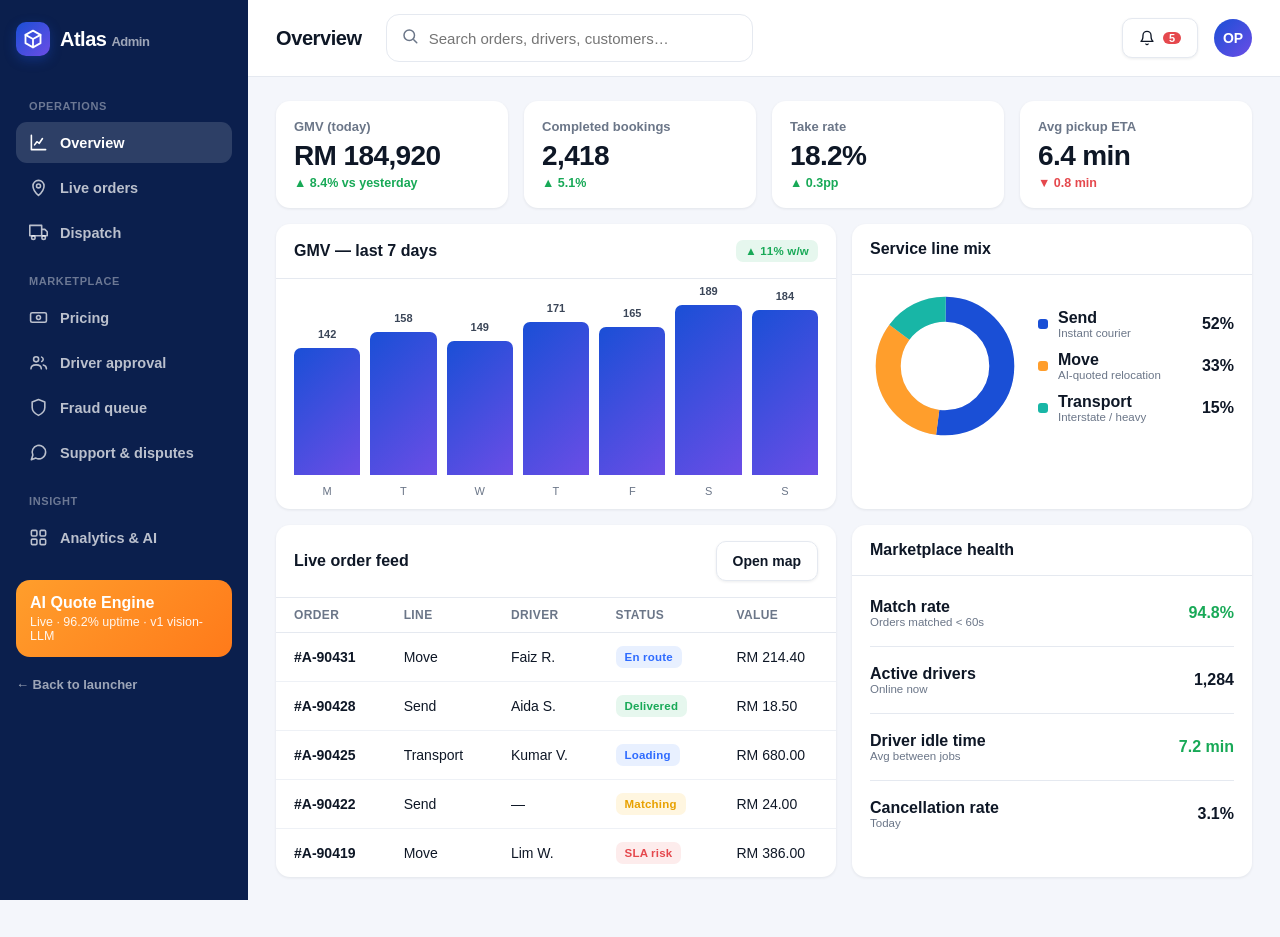
==== commit 480101af: "Add login/OTP + driver sign-in, disposal add-on, admin support console" ====
--- a/admin/index.html
+++ b/admin/index.html
@@ -6,7 +6,7 @@
 <title>Atlas — Admin Dashboard</title>
 <link rel="preconnect" href="https://fonts.googleapis.com">
 <link href="https://fonts.googleapis.com/css2?family=Inter:wght@400;500;600;700;800&display=swap" rel="stylesheet">
-<link rel="stylesheet" href="../css/atlas.css">
+<link rel="stylesheet" href="../css/atlas.css?v=4">
 <style>
   .opsmap{ height:380px; border-radius:14px; }
   .opsmap .label{ position:absolute; background:#fff; border:1px solid var(--line); border-radius:8px; padding:4px 8px; font-size:11px; font-weight:700; box-shadow:var(--shadow-sm); transform:translate(-50%,-150%); }
@@ -38,6 +38,7 @@
       <a data-p="pricing" onclick="nav('pricing',this)">_CASH_ Pricing</a>
       <a data-p="drivers" onclick="nav('drivers',this)">_USERS_ Driver approval</a>
       <a data-p="fraud" onclick="nav('fraud',this)">_SHIELD_ Fraud queue</a>
+      <a data-p="support" onclick="nav('support',this)">_CHAT_ Support &amp; disputes</a>
       <div class="grp">Insight</div>
       <a data-p="analytics" onclick="nav('analytics',this)">_GRID_ Analytics &amp; AI</a>
     </nav>
@@ -269,6 +270,53 @@
         </div>
       </section>
 
+      <!-- ===== SUPPORT & DISPUTES ===== -->
+      <section class="page" id="p-support">
+        <div class="kpis">
+          <div class="kpi"><div class="lab">Open tickets</div><div class="val">34</div><div class="delta down">6 breaching SLA</div></div>
+          <div class="kpi"><div class="lab">Avg first response</div><div class="val">4.2 min</div><div class="delta up">▼ faster</div></div>
+          <div class="kpi"><div class="lab">Open disputes / claims</div><div class="val">9</div><div class="delta">RM 3,180 at stake</div></div>
+          <div class="kpi"><div class="lab">Refunds (today)</div><div class="val">RM 642</div><div class="delta">21 processed</div></div>
+        </div>
+        <div class="grid g-2" style="margin-top:16px">
+          <div class="panel">
+            <div class="ph"><h3>Ticket queue</h3><div class="row"><button class="btn-w">_FILTER_ Filter</button><button class="btn-w primary">Assign</button></div></div>
+            <table class="tbl">
+              <thead><tr><th>Ticket</th><th>Customer</th><th>Order</th><th>Topic</th><th>Priority</th><th>Action</th></tr></thead>
+              <tbody>
+                <tr><td class="b">#T-4821</td><td>Latteri N.</td><td>#A-90419</td><td>Move running late</td><td><span class="badge danger">High</span></td><td><button class="btn-w dark">Open chat</button></td></tr>
+                <tr><td class="b">#T-4818</td><td>Aishah K.</td><td>#A-90388</td><td>Item damaged in transit</td><td><span class="badge warn">Claim</span></td><td><button class="btn-w dark">Open chat</button></td></tr>
+                <tr><td class="b">#T-4815</td><td>Wei L.</td><td>#A-90377</td><td>Overcharged — surge query</td><td><span class="badge info">Billing</span></td><td><button class="btn-w">Open chat</button></td></tr>
+                <tr><td class="b">#T-4810</td><td>Ramesh P.</td><td>#A-90361</td><td>Driver no-show</td><td><span class="badge warn">Med</span></td><td><button class="btn-w">Open chat</button></td></tr>
+              </tbody>
+            </table>
+          </div>
+          <div class="panel">
+            <div class="ph"><h3>Live chat — #T-4821</h3><span class="badge info">Latteri N.</span></div>
+            <div class="pb">
+              <div style="display:flex; flex-direction:column; gap:10px; max-height:230px; overflow:auto">
+                <div style="align-self:flex-start; max-width:80%; background:var(--surface-2); padding:10px 13px; border-radius:12px; font-size:13.5px">Hi, my move driver is 18 minutes late and not answering.</div>
+                <div style="align-self:flex-end; max-width:80%; background:var(--atlas-blue); color:#fff; padding:10px 13px; border-radius:12px; font-size:13.5px">Apologies Latteri — I can see the delay. Reassigning a nearby 1-ton driver now, ETA 7 min.</div>
+                <div style="align-self:flex-start; max-width:80%; background:var(--surface-2); padding:10px 13px; border-radius:12px; font-size:13.5px">Thank you!</div>
+              </div>
+              <div class="field" style="margin-top:12px"><input placeholder="Type a reply…"><button class="btn-w primary" style="height:34px">Send</button></div>
+              <div class="row" style="gap:8px; margin-top:10px"><button class="btn-w">Issue refund</button><button class="btn-w">Reassign driver</button><button class="btn-w dark">Resolve ticket</button></div>
+            </div>
+          </div>
+        </div>
+        <div class="panel" style="margin-top:16px">
+          <div class="ph"><h3>Disputes &amp; claims</h3><span class="badge warn">9 open</span></div>
+          <table class="tbl">
+            <thead><tr><th>Claim</th><th>Order</th><th>Type</th><th>Amount</th><th>Status</th><th>Action</th></tr></thead>
+            <tbody>
+              <tr><td class="b">#CL-771</td><td>#A-90388</td><td>Damaged goods</td><td>RM 850</td><td><span class="badge warn">Reviewing</span></td><td><button class="btn-w dark">Approve refund</button></td></tr>
+              <tr><td class="b">#CL-768</td><td>#A-90377</td><td>Surge overcharge</td><td>RM 42</td><td><span class="badge info">Investigating</span></td><td><button class="btn-w">Adjust</button></td></tr>
+              <tr><td class="b">#CL-762</td><td>#A-90361</td><td>Service not rendered</td><td>RM 214</td><td><span class="badge danger">Escalated</span></td><td><button class="btn-w dark">Resolve</button></td></tr>
+            </tbody>
+          </table>
+        </div>
+      </section>
+
       <!-- ===== ANALYTICS & AI ===== -->
       <section class="page" id="p-analytics">
         <div class="kpis">
@@ -312,15 +360,15 @@
   </main>
 </div>
 
-<script src="../js/atlas.js"></script>
+<script src="../js/atlas.js?v=4"></script>
 <script>
   const TOKENS={ _CHART_:'chart',_PIN_:'pin',_TRUCK_:'truck',_CASH_:'cash',_USERS_:'users',_SHIELD_:'shield',_GRID_:'grid',
-    _SEARCH_:'search',_BELL_:'bell',_FILTER_:'filter',_SEND_:'send' };
+    _SEARCH_:'search',_BELL_:'bell',_FILTER_:'filter',_SEND_:'send',_CHAT_:'chat' };
   let html=document.body.innerHTML;
   for(const [k,n] of Object.entries(TOKENS)){ html=html.split(k).join(icon(n)); }
   document.body.innerHTML=html;
 
-  const TITLES={overview:'Overview',orders:'Live orders',dispatch:'Dispatch',pricing:'Pricing',drivers:'Driver approval',fraud:'Fraud queue',analytics:'Analytics & AI'};
+  const TITLES={overview:'Overview',orders:'Live orders',dispatch:'Dispatch',pricing:'Pricing',drivers:'Driver approval',fraud:'Fraud queue',support:'Support & disputes',analytics:'Analytics & AI'};
   function nav(p,el){
     document.querySelectorAll('.page').forEach(x=>x.classList.remove('active'));
     document.getElementById('p-'+p).classList.add('active');
--- a/css/atlas.css
+++ b/css/atlas.css
@@ -63,6 +63,11 @@
 a { color: inherit; text-decoration: none; }
 input, select, textarea { font-family: inherit; font-size: 15px; }
 
+/* Base icon size — any loose inline SVG defaults to a sane size.
+   Intentionally larger/smaller icons override this via more specific
+   selectors or inline styles, so this only catches un-sized icons. */
+svg { width: 20px; height: 20px; flex: 0 0 auto; }
+
 /* ---------- Brand mark ---------- */
 .atlas-logo { display: inline-flex; align-items: center; gap: 10px; font-weight: 800; letter-spacing: -.5px; }
 .atlas-logo .mark {
@@ -93,6 +98,17 @@
 .phone .notch {
   position: absolute; top: 12px; left: 50%; transform: translateX(-50%);
   width: 132px; height: 30px; background: #000; border-radius: 0 0 18px 18px; z-index: 60;
+}
+
+/* On real phones, drop the device frame and run full-screen so the
+   app behaves like a native app and the bottom tab bar is reachable. */
+@media (max-width: 460px) {
+  .device-stage { display: block; min-height: 100dvh; padding: 0; background: var(--bg); }
+  .phone { width: 100%; max-width: 100%; height: 100dvh; max-height: none;
+    border-radius: 0; padding: 0; background: var(--bg); box-shadow: none; }
+  .phone .screen { border-radius: 0; height: 100dvh; }
+  .phone .notch { display: none; }
+  .statusbar { display: none; }   /* avoid double status bar */
 }
 .statusbar {
   height: 44px; flex: 0 0 44px; display: flex; align-items: center; justify-content: space-between;
@@ -245,6 +261,12 @@
 .steps { display: flex; gap: 6px; padding: 0 18px 6px; }
 .steps i { flex: 1; height: 4px; border-radius: 2px; background: var(--line); }
 .steps i.on { background: var(--atlas-blue); }
+
+/* OTP entry boxes (login) */
+.otp-box { flex: 1; aspect-ratio: 1; max-width: 48px; border-radius: 12px;
+  background: rgba(255,255,255,.1); border: 1.5px solid rgba(255,255,255,.22);
+  display: grid; place-items: center; font-size: 22px; font-weight: 800; color: #fff; }
+.otp-box.on { border-color: var(--atlas-amber); box-shadow: 0 0 0 3px rgba(255,158,44,.25); }
 
 /* ===================================================================
    WEB DASHBOARD (Admin + Business) shared layout
